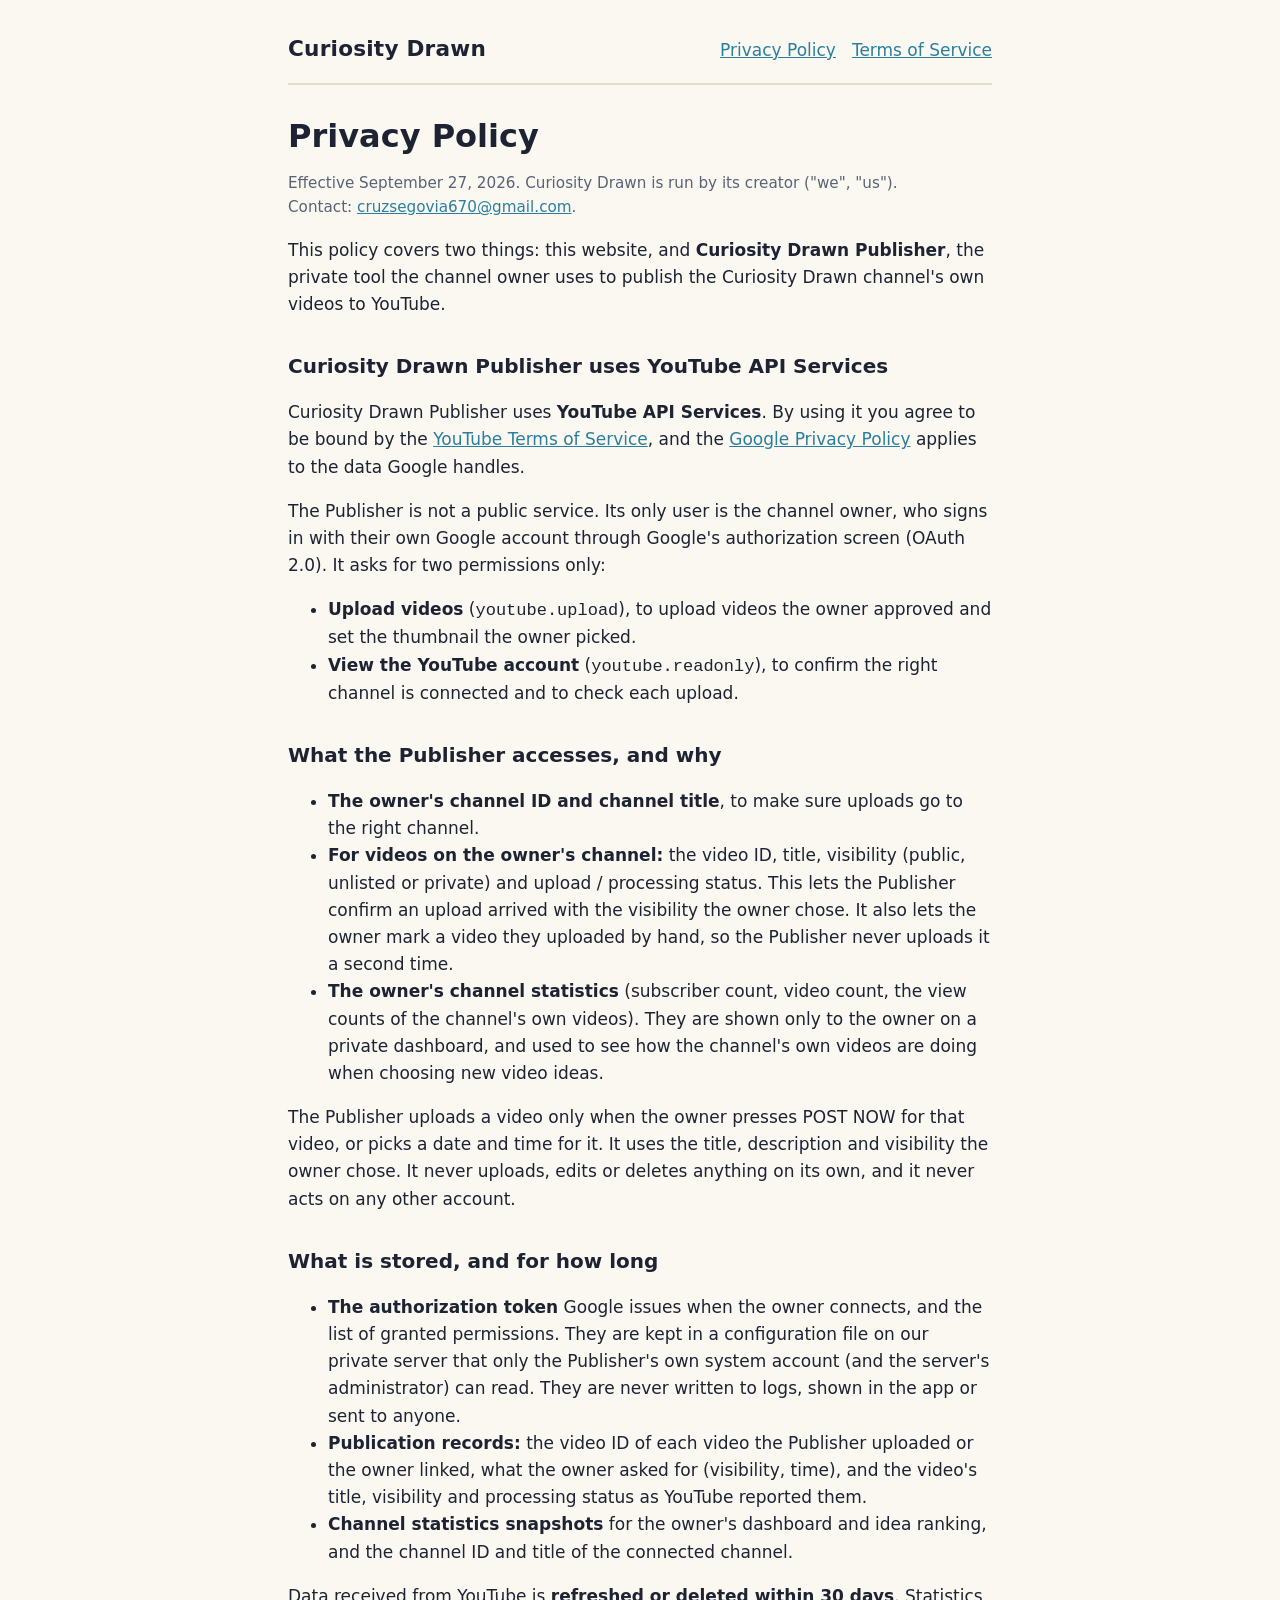
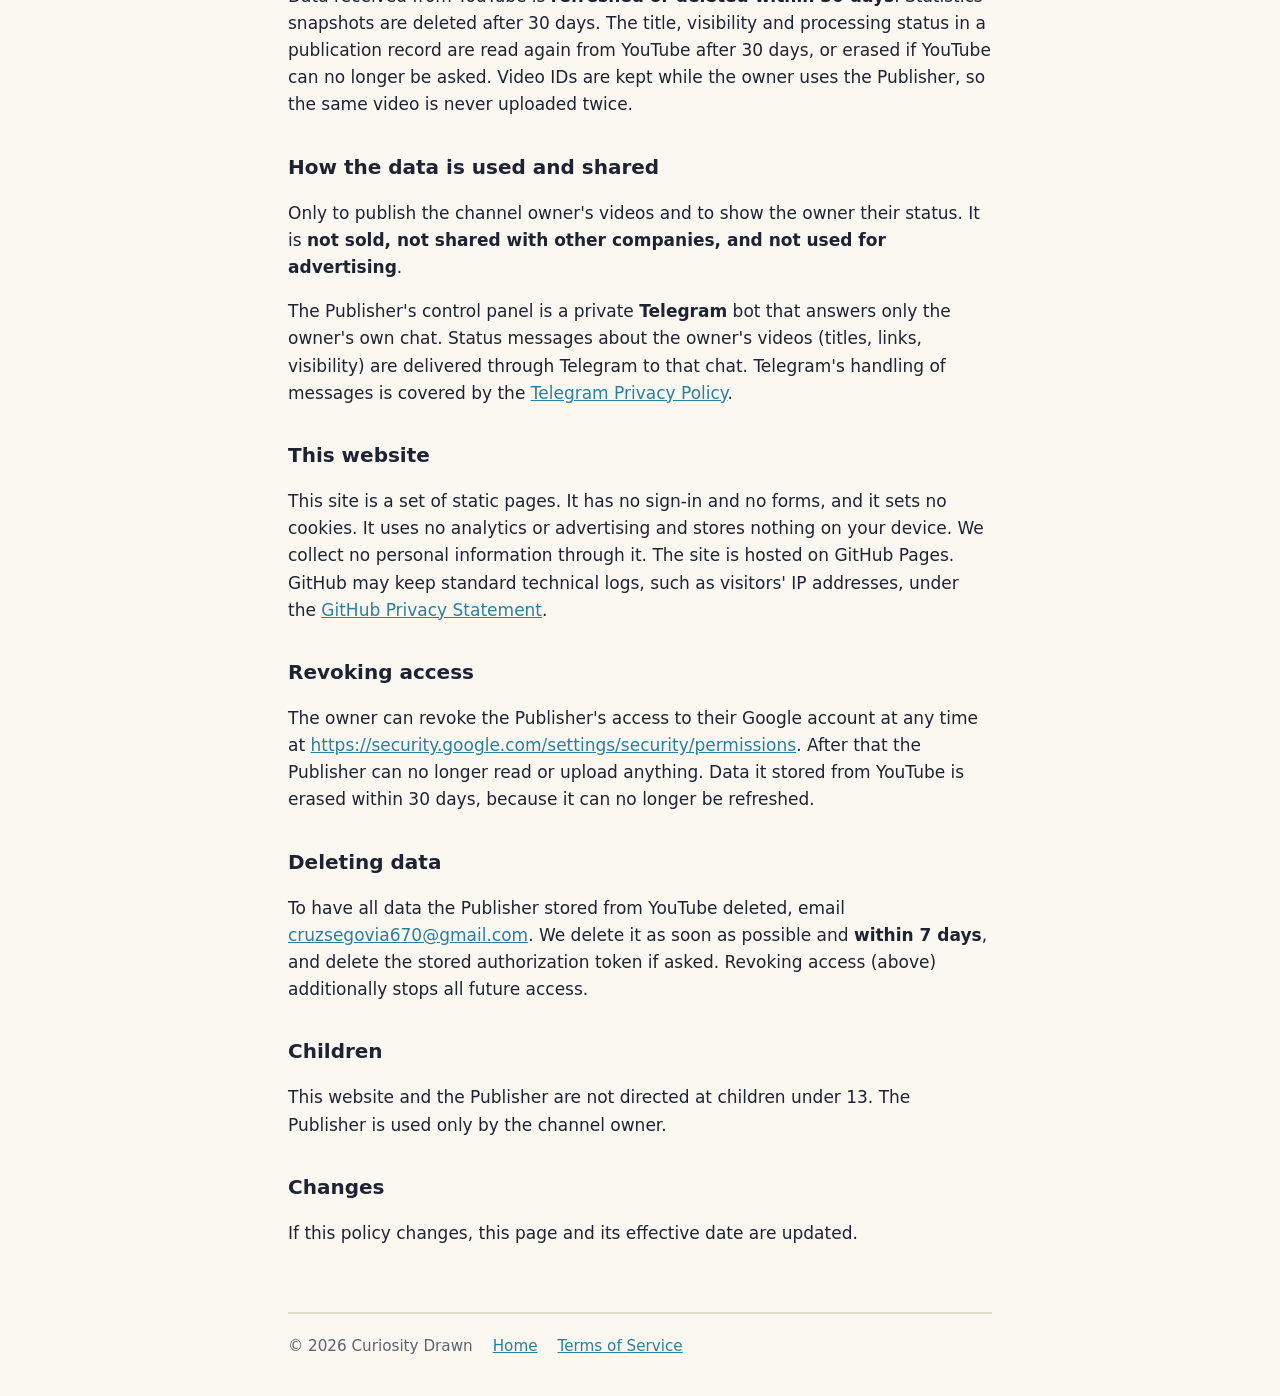
==== privacy.html @ c6d0d14e "Curiosity Drawn public pages: homepage, privacy policy, terms of service" ====
<!doctype html>
<html lang="en">
<head>
  <meta charset="utf-8">
  <meta name="viewport" content="width=device-width, initial-scale=1">
  <title>Curiosity Drawn Privacy Policy</title>
  <meta name="description" content="How Curiosity Drawn and its private publishing tool use YouTube API Services, what they store, and how to revoke access or delete data.">
  <link rel="stylesheet" href="style.css">
</head>
<body>
<header>
  <a class="brand" href="index.html">Curiosity Drawn</a>
  <nav aria-label="Site">
    <a href="privacy.html" aria-current="page">Privacy Policy</a>
    <a href="terms.html">Terms of Service</a>
  </nav>
</header>
<main>
  <h1>Privacy Policy</h1>
  <p class="meta">Effective September 27, 2026. Curiosity Drawn is run by its creator ("we", "us"). Contact: <a href="mailto:cruzsegovia670@gmail.com">cruzsegovia670@gmail.com</a>.</p>

  <p>This policy covers two things: this website, and <strong>Curiosity Drawn Publisher</strong>, the private tool the channel owner uses to publish the Curiosity Drawn channel's own videos to YouTube.</p>

  <h2>Curiosity Drawn Publisher uses YouTube API Services</h2>
  <p>Curiosity Drawn Publisher uses <strong>YouTube API Services</strong>. By using it you agree to be bound by the <a href="https://www.youtube.com/t/terms">YouTube Terms of Service</a>, and the <a href="http://www.google.com/policies/privacy">Google Privacy Policy</a> applies to the data Google handles.</p>
  <p>The Publisher is not a public service. Its only user is the channel owner, who signs in with their own Google account through Google's authorization screen (OAuth 2.0). It asks for two permissions only:</p>
  <ul>
    <li><strong>Upload videos</strong> (<code>youtube.upload</code>), to upload videos the owner approved and set the thumbnail the owner picked.</li>
    <li><strong>View the YouTube account</strong> (<code>youtube.readonly</code>), to confirm the right channel is connected and to check each upload.</li>
  </ul>

  <h2>What the Publisher accesses, and why</h2>
  <ul>
    <li><strong>The owner's channel ID and channel title</strong>, to make sure uploads go to the right channel.</li>
    <li><strong>For videos on the owner's channel:</strong> the video ID, title, visibility (public, unlisted or private) and upload / processing status. This lets the Publisher confirm an upload arrived with the visibility the owner chose. It also lets the owner mark a video they uploaded by hand, so the Publisher never uploads it a second time.</li>
    <li><strong>The owner's channel statistics</strong> (subscriber count, video count, the view counts of the channel's own videos). They are shown only to the owner on a private dashboard, and used to see how the channel's own videos are doing when choosing new video ideas.</li>
  </ul>
  <p>The Publisher uploads a video only when the owner presses POST NOW for that video, or picks a date and time for it. It uses the title, description and visibility the owner chose. It never uploads, edits or deletes anything on its own, and it never acts on any other account.</p>

  <h2>What is stored, and for how long</h2>
  <ul>
    <li><strong>The authorization token</strong> Google issues when the owner connects, and the list of granted permissions. They are kept in a configuration file on our private server that only the Publisher's own system account (and the server's administrator) can read. They are never written to logs, shown in the app or sent to anyone.</li>
    <li><strong>Publication records:</strong> the video ID of each video the Publisher uploaded or the owner linked, what the owner asked for (visibility, time), and the video's title, visibility and processing status as YouTube reported them.</li>
    <li><strong>Channel statistics snapshots</strong> for the owner's dashboard and idea ranking, and the channel ID and title of the connected channel.</li>
  </ul>
  <p>Data received from YouTube is <strong>refreshed or deleted within 30 days</strong>. Statistics snapshots are deleted after 30 days. The title, visibility and processing status in a publication record are read again from YouTube after 30 days, or erased if YouTube can no longer be asked. Video IDs are kept while the owner uses the Publisher, so the same video is never uploaded twice.</p>

  <h2>How the data is used and shared</h2>
  <p>Only to publish the channel owner's videos and to show the owner their status. It is <strong>not sold, not shared with other companies, and not used for advertising</strong>.</p>
  <p>The Publisher's control panel is a private <strong>Telegram</strong> bot that answers only the owner's own chat. Status messages about the owner's videos (titles, links, visibility) are delivered through Telegram to that chat. Telegram's handling of messages is covered by the <a href="https://telegram.org/privacy">Telegram Privacy Policy</a>.</p>

  <h2>This website</h2>
  <p>This site is a set of static pages. It has no sign-in and no forms, and it sets no cookies. It uses no analytics or advertising and stores nothing on your device. We collect no personal information through it. The site is hosted on GitHub Pages. GitHub may keep standard technical logs, such as visitors' IP addresses, under the <a href="https://docs.github.com/en/site-policy/privacy-policies/github-general-privacy-statement">GitHub Privacy Statement</a>.</p>

  <h2>Revoking access</h2>
  <p>The owner can revoke the Publisher's access to their Google account at any time at <a href="https://security.google.com/settings/security/permissions">https://security.google.com/settings/security/permissions</a>. After that the Publisher can no longer read or upload anything. Data it stored from YouTube is erased within 30 days, because it can no longer be refreshed.</p>

  <h2>Deleting data</h2>
  <p>To have all data the Publisher stored from YouTube deleted, email <a href="mailto:cruzsegovia670@gmail.com">cruzsegovia670@gmail.com</a>. We delete it as soon as possible and <strong>within 7 days</strong>, and delete the stored authorization token if asked. Revoking access (above) additionally stops all future access.</p>

  <h2>Children</h2>
  <p>This website and the Publisher are not directed at children under 13. The Publisher is used only by the channel owner.</p>

  <h2>Changes</h2>
  <p>If this policy changes, this page and its effective date are updated.</p>
</main>
<footer>
  <span>© 2026 Curiosity Drawn</span>
  <a href="index.html">Home</a>
  <a href="terms.html">Terms of Service</a>
</footer>
</body>
</html>
---- style.css ----
/* Curiosity Drawn - static public pages (homepage, privacy policy, terms). No scripts, no cookies, no trackers. */
:root {
  --paper: #fbf8f1; --ink: #1d2333; --muted: #5a6275; --line: #e3dccb; --accent: #2a7f9e; --accent-ink: #ffffff; --card: #ffffff;
}
@media (prefers-color-scheme: dark) {
  :root { --paper: #161a24; --ink: #eef0f5; --muted: #a3aabb; --line: #2c3344; --accent: #6cc3de; --accent-ink: #0e1420; --card: #1d2230; }
}
* { box-sizing: border-box; }
body { margin: 0; background: var(--paper); color: var(--ink); font: 17px/1.6 "Nunito", system-ui, -apple-system, "Segoe UI", sans-serif; padding-inline: 16px; }
main, header, footer { max-width: 44rem; margin: 0 auto; }
header { padding-block: 2rem 1rem; display: flex; flex-wrap: wrap; gap: .75rem 1.5rem; align-items: baseline; justify-content: space-between; border-bottom: 2px solid var(--line); }
header .brand { font-weight: 800; font-size: 1.35rem; color: var(--ink); text-decoration: none; letter-spacing: .01em; }
nav { display: flex; gap: 1rem; flex-wrap: wrap; }
nav a, footer a, main a { color: var(--accent); }
main { padding-block: 1.5rem 3rem; }
h1 { font-size: 2rem; line-height: 1.2; text-wrap: balance; margin: .5rem 0 1rem; }
h2 { font-size: 1.25rem; margin: 2rem 0 .5rem; text-wrap: balance; }
p, li { max-width: 65ch; }
.lede { font-size: 1.15rem; color: var(--muted); }
.card { background: var(--card); border: 1px solid var(--line); border-radius: 12px; padding: 1rem 1.25rem; margin: 1.5rem 0; }
.yt { display: flex; flex-wrap: wrap; align-items: center; gap: .25rem 1rem; margin: 1rem 0 .5rem; }
.yt-logo { display: block; line-height: 0; border-radius: 6px; }
.yt-logo img { width: 298px; max-width: 100%; height: auto; display: block; }
.yt-text { font-weight: 700; }
.meta { color: var(--muted); font-size: .95rem; }
footer { border-top: 2px solid var(--line); padding-block: 1.25rem 2.5rem; color: var(--muted); font-size: .95rem; display: flex; flex-wrap: wrap; gap: .5rem 1.25rem; }
a:focus-visible { outline: 3px solid var(--accent); outline-offset: 2px; }
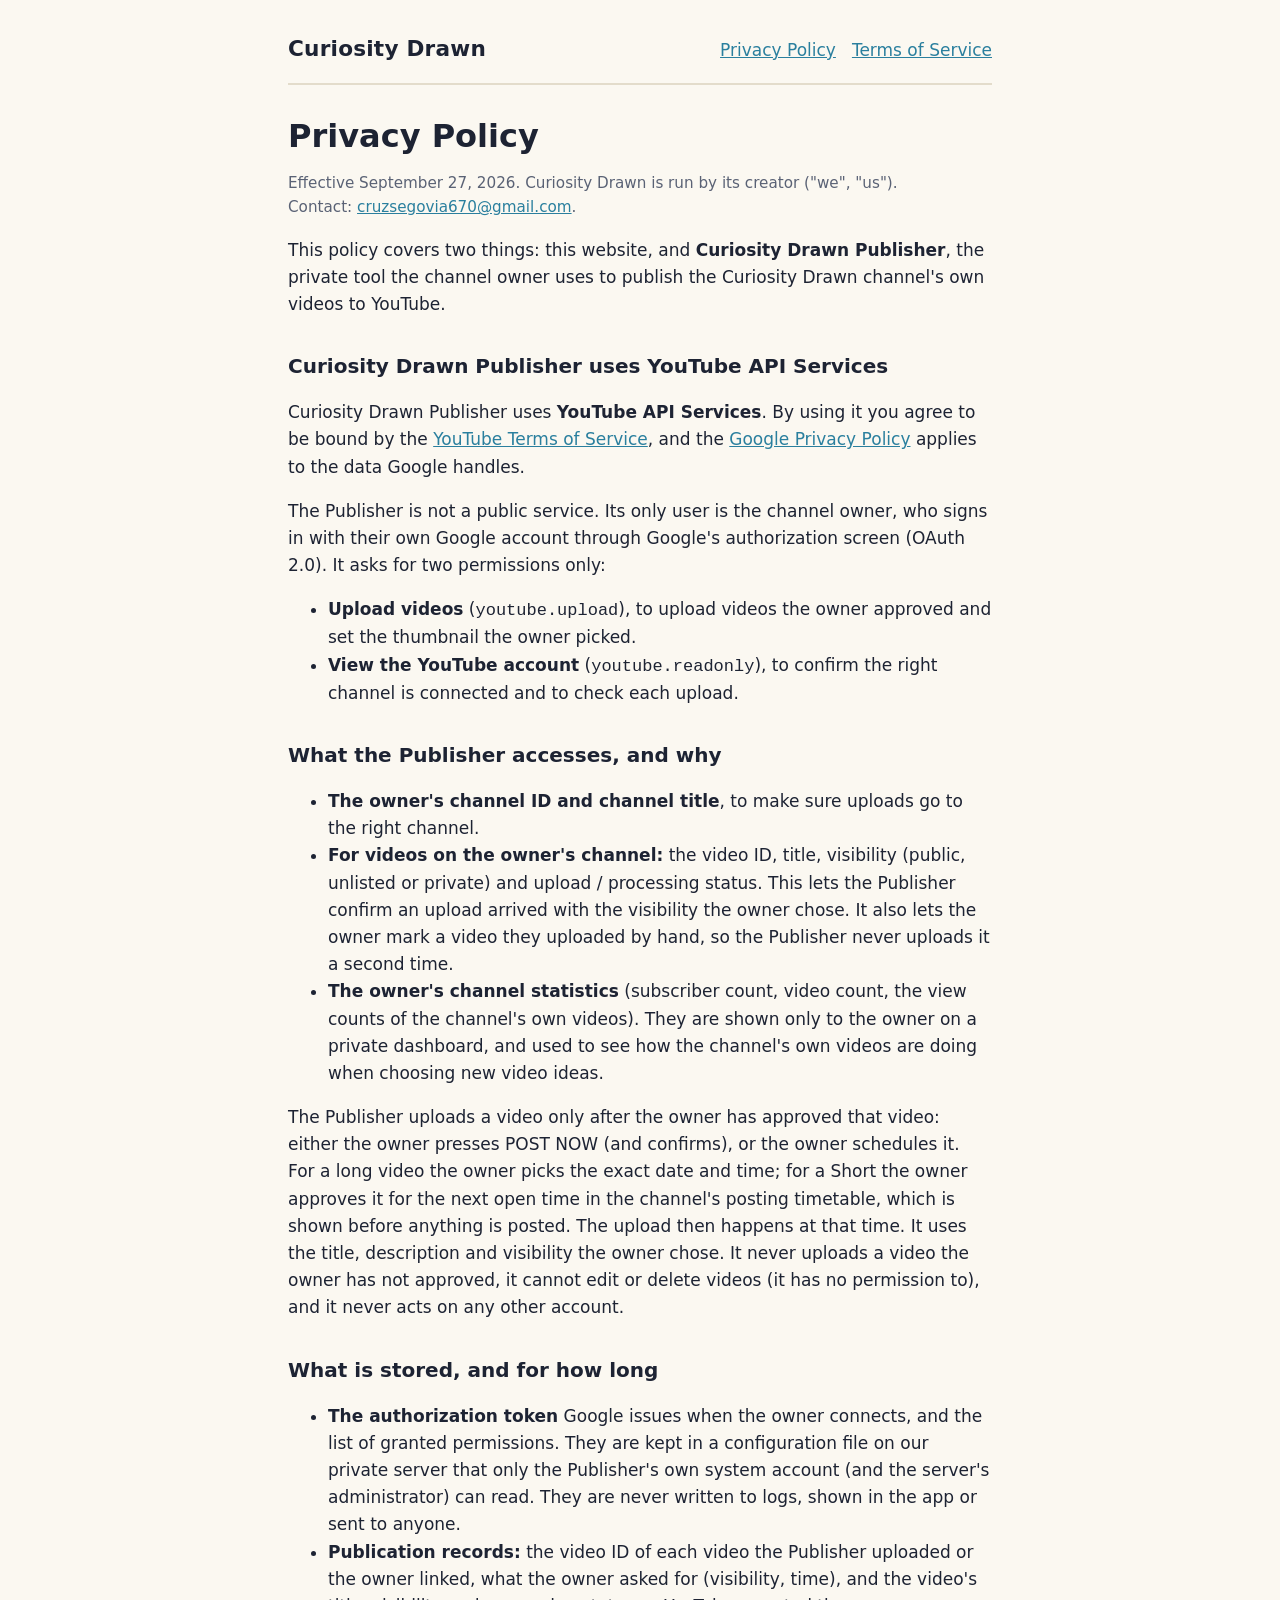
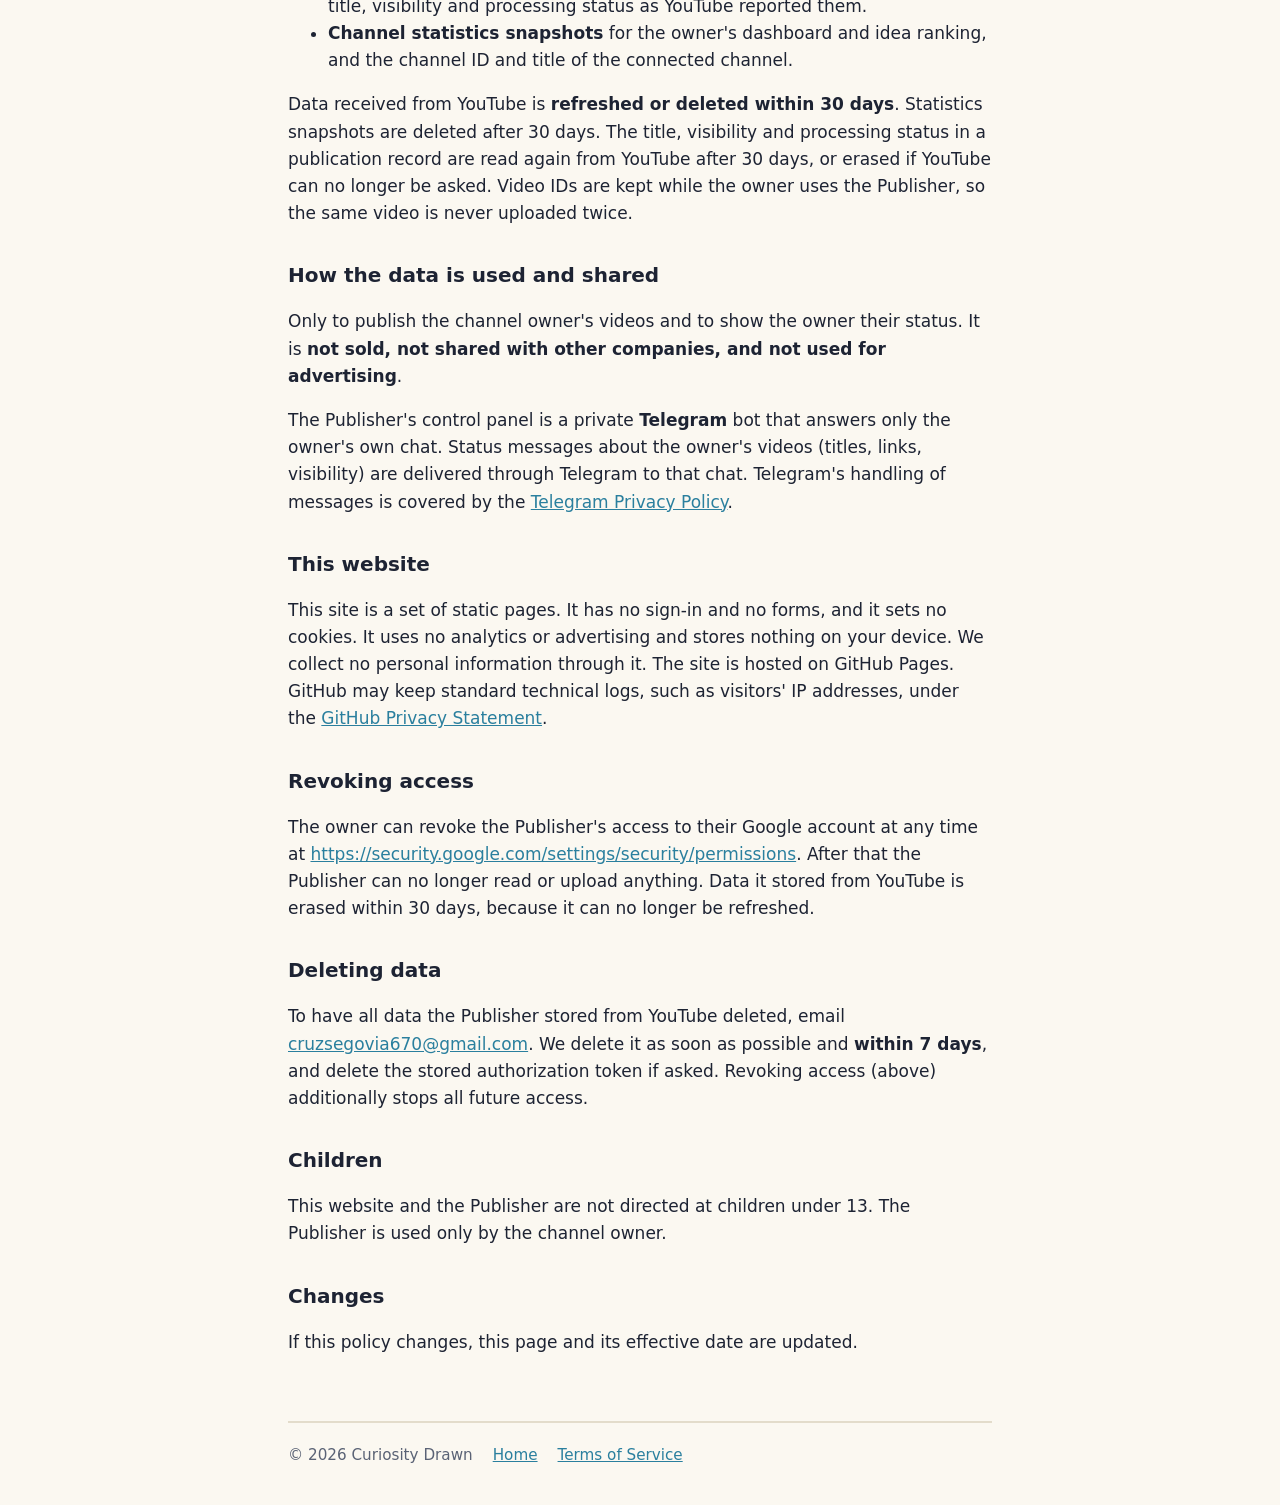
==== commit 07bb7f98: "Precise scheduling wording (POST NOW, exact time for long videos, next open slot for Shorts); sectio" ====
--- a/privacy.html
+++ b/privacy.html
@@ -21,7 +21,7 @@
 
   <p>This policy covers two things: this website, and <strong>Curiosity Drawn Publisher</strong>, the private tool the channel owner uses to publish the Curiosity Drawn channel's own videos to YouTube.</p>
 
-  <h2>Curiosity Drawn Publisher uses YouTube API Services</h2>
+  <h2 id="youtube-api-services">Curiosity Drawn Publisher uses YouTube API Services</h2>
   <p>Curiosity Drawn Publisher uses <strong>YouTube API Services</strong>. By using it you agree to be bound by the <a href="https://www.youtube.com/t/terms">YouTube Terms of Service</a>, and the <a href="http://www.google.com/policies/privacy">Google Privacy Policy</a> applies to the data Google handles.</p>
   <p>The Publisher is not a public service. Its only user is the channel owner, who signs in with their own Google account through Google's authorization screen (OAuth 2.0). It asks for two permissions only:</p>
   <ul>
@@ -29,15 +29,15 @@
     <li><strong>View the YouTube account</strong> (<code>youtube.readonly</code>), to confirm the right channel is connected and to check each upload.</li>
   </ul>
 
-  <h2>What the Publisher accesses, and why</h2>
+  <h2 id="data-accessed">What the Publisher accesses, and why</h2>
   <ul>
     <li><strong>The owner's channel ID and channel title</strong>, to make sure uploads go to the right channel.</li>
     <li><strong>For videos on the owner's channel:</strong> the video ID, title, visibility (public, unlisted or private) and upload / processing status. This lets the Publisher confirm an upload arrived with the visibility the owner chose. It also lets the owner mark a video they uploaded by hand, so the Publisher never uploads it a second time.</li>
     <li><strong>The owner's channel statistics</strong> (subscriber count, video count, the view counts of the channel's own videos). They are shown only to the owner on a private dashboard, and used to see how the channel's own videos are doing when choosing new video ideas.</li>
   </ul>
-  <p>The Publisher uploads a video only when the owner presses POST NOW for that video, or picks a date and time for it. It uses the title, description and visibility the owner chose. It never uploads, edits or deletes anything on its own, and it never acts on any other account.</p>
+  <p>The Publisher uploads a video only after the owner has approved that video: either the owner presses POST NOW (and confirms), or the owner schedules it. For a long video the owner picks the exact date and time; for a Short the owner approves it for the next open time in the channel's posting timetable, which is shown before anything is posted. The upload then happens at that time. It uses the title, description and visibility the owner chose. It never uploads a video the owner has not approved, it cannot edit or delete videos (it has no permission to), and it never acts on any other account.</p>
 
-  <h2>What is stored, and for how long</h2>
+  <h2 id="storage-and-retention">What is stored, and for how long</h2>
   <ul>
     <li><strong>The authorization token</strong> Google issues when the owner connects, and the list of granted permissions. They are kept in a configuration file on our private server that only the Publisher's own system account (and the server's administrator) can read. They are never written to logs, shown in the app or sent to anyone.</li>
     <li><strong>Publication records:</strong> the video ID of each video the Publisher uploaded or the owner linked, what the owner asked for (visibility, time), and the video's title, visibility and processing status as YouTube reported them.</li>
@@ -45,23 +45,23 @@
   </ul>
   <p>Data received from YouTube is <strong>refreshed or deleted within 30 days</strong>. Statistics snapshots are deleted after 30 days. The title, visibility and processing status in a publication record are read again from YouTube after 30 days, or erased if YouTube can no longer be asked. Video IDs are kept while the owner uses the Publisher, so the same video is never uploaded twice.</p>
 
-  <h2>How the data is used and shared</h2>
+  <h2 id="use-and-sharing">How the data is used and shared</h2>
   <p>Only to publish the channel owner's videos and to show the owner their status. It is <strong>not sold, not shared with other companies, and not used for advertising</strong>.</p>
   <p>The Publisher's control panel is a private <strong>Telegram</strong> bot that answers only the owner's own chat. Status messages about the owner's videos (titles, links, visibility) are delivered through Telegram to that chat. Telegram's handling of messages is covered by the <a href="https://telegram.org/privacy">Telegram Privacy Policy</a>.</p>
 
-  <h2>This website</h2>
+  <h2 id="this-website">This website</h2>
   <p>This site is a set of static pages. It has no sign-in and no forms, and it sets no cookies. It uses no analytics or advertising and stores nothing on your device. We collect no personal information through it. The site is hosted on GitHub Pages. GitHub may keep standard technical logs, such as visitors' IP addresses, under the <a href="https://docs.github.com/en/site-policy/privacy-policies/github-general-privacy-statement">GitHub Privacy Statement</a>.</p>
 
-  <h2>Revoking access</h2>
+  <h2 id="revoking-access">Revoking access</h2>
   <p>The owner can revoke the Publisher's access to their Google account at any time at <a href="https://security.google.com/settings/security/permissions">https://security.google.com/settings/security/permissions</a>. After that the Publisher can no longer read or upload anything. Data it stored from YouTube is erased within 30 days, because it can no longer be refreshed.</p>
 
-  <h2>Deleting data</h2>
+  <h2 id="deleting-data">Deleting data</h2>
   <p>To have all data the Publisher stored from YouTube deleted, email <a href="mailto:cruzsegovia670@gmail.com">cruzsegovia670@gmail.com</a>. We delete it as soon as possible and <strong>within 7 days</strong>, and delete the stored authorization token if asked. Revoking access (above) additionally stops all future access.</p>
 
-  <h2>Children</h2>
+  <h2 id="children">Children</h2>
   <p>This website and the Publisher are not directed at children under 13. The Publisher is used only by the channel owner.</p>
 
-  <h2>Changes</h2>
+  <h2 id="changes">Changes</h2>
   <p>If this policy changes, this page and its effective date are updated.</p>
 </main>
 <footer>
--- a/style.css
+++ b/style.css
@@ -18,6 +18,7 @@
 p, li { max-width: 65ch; }
 .lede { font-size: 1.15rem; color: var(--muted); }
 .card { background: var(--card); border: 1px solid var(--line); border-radius: 12px; padding: 1rem 1.25rem; margin: 1.5rem 0; }
+.card h2 { margin-top: .25rem; }
 .yt { display: flex; flex-wrap: wrap; align-items: center; gap: .25rem 1rem; margin: 1rem 0 .5rem; }
 .yt-logo { display: block; line-height: 0; border-radius: 6px; }
 .yt-logo img { width: 298px; max-width: 100%; height: auto; display: block; }
